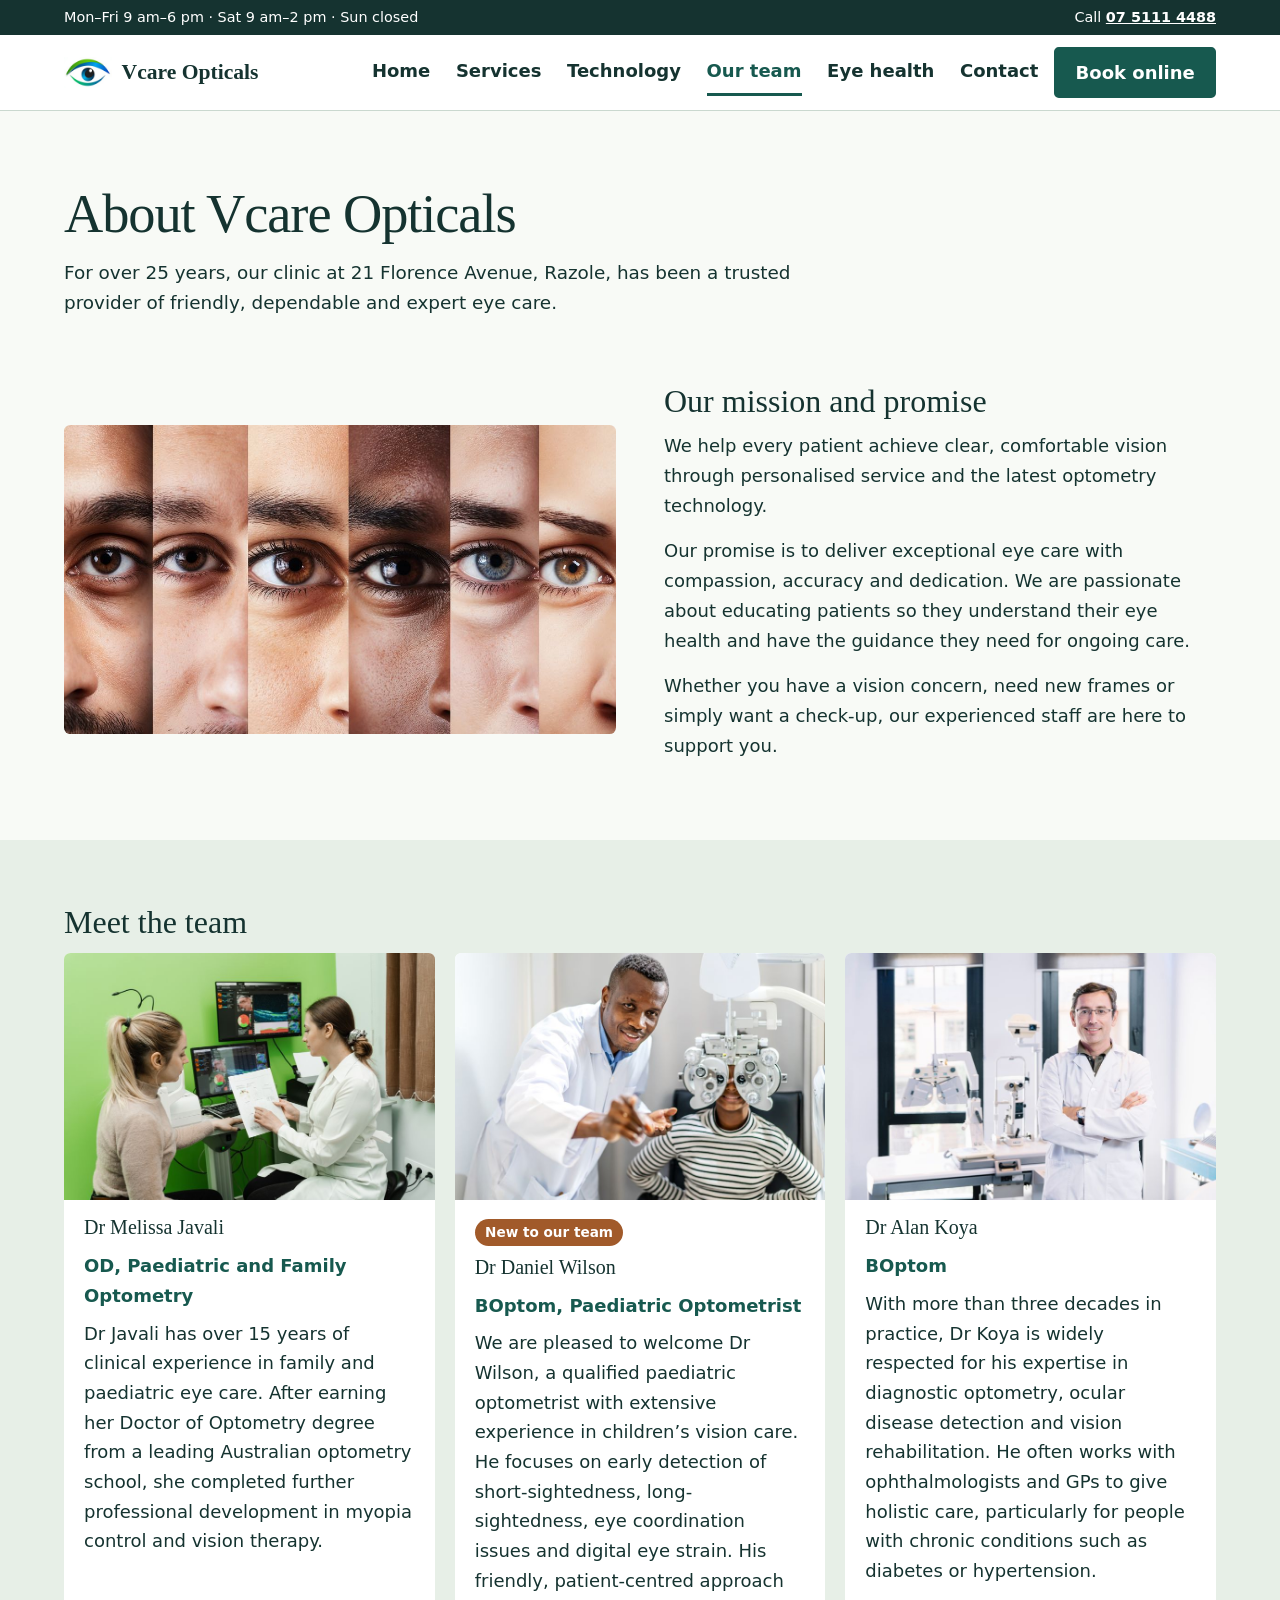
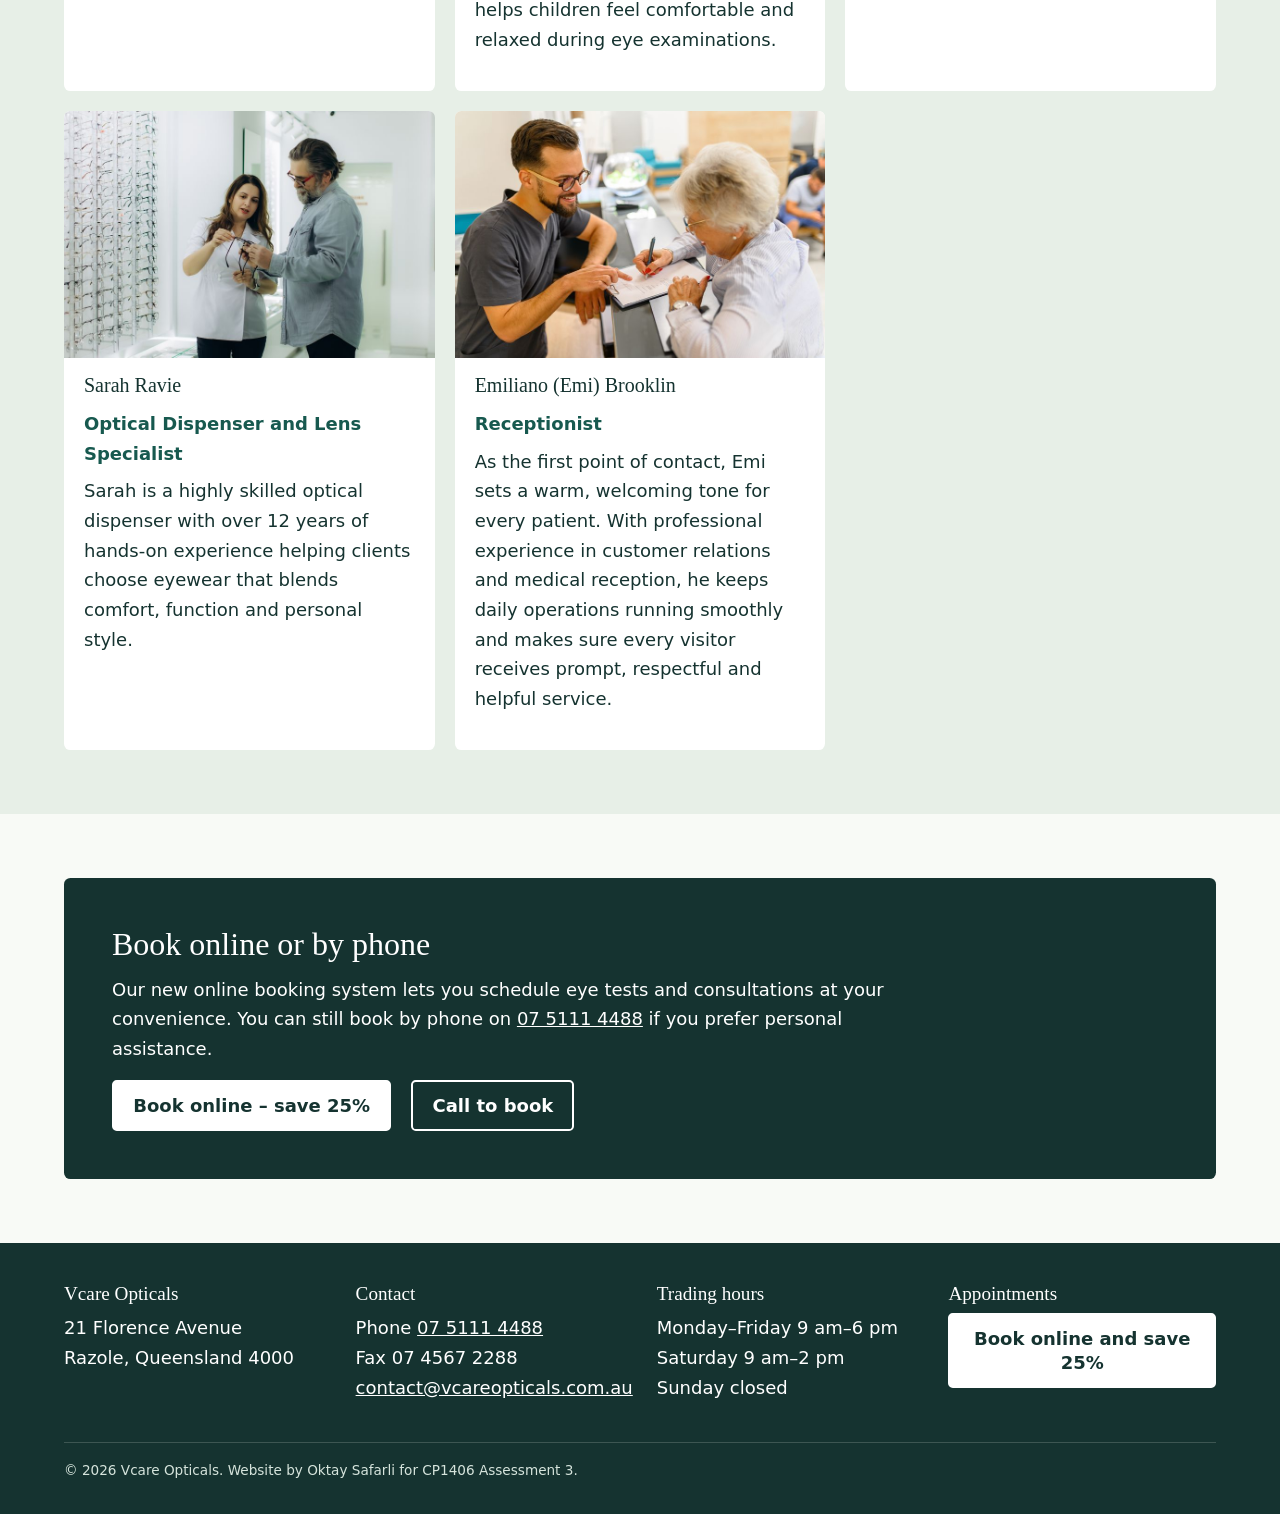
==== a3/about.html @ 82372853 "Add Vcare Opticals site for CP1406 Assessment 3 Co-Authored-By: Claude Opus 5.5 <noreply@anthropic.c" ====
<!DOCTYPE html>
<html lang="en-AU">
<head>
  <meta charset="utf-8">
  <meta name="viewport" content="width=device-width, initial-scale=1">
  <title>About us and our team | Vcare Opticals</title>
  <meta name="description" content="Meet the Vcare Opticals team: optometrists Dr Melissa Javali, Dr Daniel Wilson and Dr Alan Koya, lens specialist Sarah Ravie and receptionist Emi Brooklin.">
  <link rel="icon" href="images/logo.jpg">
  <link rel="stylesheet" href="css/styles.css">
  <script src="js/main.js" defer></script>
</head>
<body>
  <a class="skip" href="#main">Skip to main content</a>
  <header class="site-header">
    <div class="topbar">
      <div class="wrap">
        <p>Mon&ndash;Fri 9 am&ndash;6 pm &middot; Sat 9 am&ndash;2 pm &middot; Sun closed</p>
        <p>Call <a href="tel:+61751114488">07 5111 4488</a></p>
      </div>
    </div>
    <div class="wrap header-main">
      <a class="brand" href="index.html"><img src="images/logo.jpg" alt="" width="240" height="152">Vcare Opticals</a>
      <button class="menu-toggle" type="button" aria-expanded="false" aria-controls="site-nav" hidden>Menu</button>
      <nav id="site-nav" aria-label="Main">
        <ul>
          <li><a href="index.html">Home</a></li>
          <li><a href="services.html">Services</a></li>
          <li><a href="technology.html">Technology</a></li>
          <li><a href="about.html" aria-current="page">Our team</a></li>
          <li><a href="eye-health.html">Eye health</a></li>
          <li><a href="contact.html">Contact</a></li>
        </ul>
        <a class="button nav-book" href="booking.html">Book online</a>
      </nav>
    </div>
  </header>
  <main id="main">

<div class="wrap page-head">
  <h1>About Vcare Opticals</h1>
  <p class="lead">For over 25 years, our clinic at 21 Florence Avenue, Razole, has been a trusted provider of friendly, dependable and expert eye care.</p>
</div>

<section class="wrap split" aria-labelledby="mission-h">
  <img src="images/eyes-collage.jpg" alt="Close-up collage of six people's eyes" width="1000" height="560">
  <div>
    <h2 id="mission-h">Our mission and promise</h2>
    <p>We help every patient achieve clear, comfortable vision through personalised service and the latest optometry technology.</p>
    <p>Our promise is to deliver exceptional eye care with compassion, accuracy and dedication. We are passionate about educating patients so they understand their eye health and have the guidance they need for ongoing care.</p>
    <p>Whether you have a vision concern, need new frames or simply want a check-up, our experienced staff are here to support you.</p>
  </div>
</section>

<section class="band" aria-labelledby="team-h">
  <div class="wrap">
    <h2 id="team-h">Meet the team</h2>
    <div class="staff-grid">
    <article class="staff-card" id="melissa">
      <img src="images/staff-melissa.jpg" alt="Dr Melissa Javali reviewing eye scan results with a patient" width="800" height="533" loading="lazy">
      <div class="staff-body">
        <h3>Dr Melissa Javali</h3>
        <p class="role">OD, Paediatric and Family Optometry</p>
        <p>Dr Javali has over 15 years of clinical experience in family and paediatric eye care. After earning her Doctor of Optometry degree from a leading Australian optometry school, she completed further professional development in myopia control and vision therapy.</p>
      </div>
    </article>
    <article class="staff-card" id="daniel">
      <img src="images/staff-daniel.jpg" alt="Dr Daniel Wilson guiding a child through an eye test" width="800" height="533" loading="lazy">
      <div class="staff-body">
        <p class="badge">New to our team</p><h3>Dr Daniel Wilson</h3>
        <p class="role">BOptom, Paediatric Optometrist</p>
        <p>We are pleased to welcome Dr Wilson, a qualified paediatric optometrist with extensive experience in children&rsquo;s vision care. He focuses on early detection of short-sightedness, long-sightedness, eye coordination issues and digital eye strain. His friendly, patient-centred approach helps children feel comfortable and relaxed during eye examinations.</p>
      </div>
    </article>
    <article class="staff-card" id="alan">
      <img src="images/staff-alan.jpg" alt="Dr Alan Koya standing in a consulting room" width="800" height="533" loading="lazy">
      <div class="staff-body">
        <h3>Dr Alan Koya</h3>
        <p class="role">BOptom</p>
        <p>With more than three decades in practice, Dr Koya is widely respected for his expertise in diagnostic optometry, ocular disease detection and vision rehabilitation. He often works with ophthalmologists and GPs to give holistic care, particularly for people with chronic conditions such as diabetes or hypertension.</p>
      </div>
    </article>
    <article class="staff-card" id="sarah">
      <img src="images/staff-sarah.jpg" alt="Sarah Ravie helping a customer try on frames" width="800" height="533" loading="lazy">
      <div class="staff-body">
        <h3>Sarah Ravie</h3>
        <p class="role">Optical Dispenser and Lens Specialist</p>
        <p>Sarah is a highly skilled optical dispenser with over 12 years of hands-on experience helping clients choose eyewear that blends comfort, function and personal style.</p>
      </div>
    </article>
    <article class="staff-card" id="emiliano">
      <img src="images/staff-emiliano.jpg" alt="Emiliano Brooklin helping a patient complete a form at reception" width="800" height="533" loading="lazy">
      <div class="staff-body">
        <h3>Emiliano (Emi) Brooklin</h3>
        <p class="role">Receptionist</p>
        <p>As the first point of contact, Emi sets a warm, welcoming tone for every patient. With professional experience in customer relations and medical reception, he keeps daily operations running smoothly and makes sure every visitor receives prompt, respectful and helpful service.</p>
      </div>
    </article>
    </div>
  </div>
</section>

<section class="wrap cta-panel" aria-labelledby="booking-h">
  <h2 id="booking-h">Book online or by phone</h2>
  <p>Our new online booking system lets you schedule eye tests and consultations at your convenience. You can still book by phone on <a href="tel:+61751114488">07 5111 4488</a> if you prefer personal assistance.</p>
  <div class="actions">
    <a class="button" href="booking.html">Book online &ndash; save 25%</a>
    <a class="button button-outline" href="tel:+61751114488">Call to book</a>
  </div>
</section>

  </main>
  <footer class="site-footer">
    <div class="wrap footer-grid">
      <div>
        <h2>Vcare Opticals</h2>
        <address>21 Florence Avenue<br>Razole, Queensland 4000</address>
      </div>
      <div>
        <h2>Contact</h2>
        <p>Phone <a href="tel:+61751114488">07 5111 4488</a><br>Fax 07 4567 2288<br><a href="mailto:contact@vcareopticals.com.au">contact@vcareopticals.com.au</a></p>
      </div>
      <div>
        <h2>Trading hours</h2>
        <p>Monday&ndash;Friday 9 am&ndash;6 pm<br>Saturday 9 am&ndash;2 pm<br>Sunday closed</p>
      </div>
      <div>
        <h2>Appointments</h2>
        <p><a class="button button-light" href="booking.html">Book online and save 25%</a></p>
      </div>
    </div>
    <p class="wrap footer-note">&copy; 2026 Vcare Opticals. Website by Oktay Safarli for CP1406 Assessment 3.</p>
  </footer>
</body>
</html>
---- a3/css/styles.css ----
/* =====================================================================
   Vcare Opticals - Assessment 3 stylesheet
   Mobile-first. Breakpoints:
     base     : mobile phones (under 600px)
     600px+   : tablets
     1024px+  : desktop browsers
   Palette: ink #153330, accent #17594f, paper #f8faf6, wash #e7efe7,
            line #cad8cf, warm (offers / focus) #a15a2a
   ===================================================================== */

* { box-sizing: border-box; }

html { scroll-behavior: smooth; }

body {
  margin: 0;
  background: #f8faf6;
  color: #153330;
  font-family: system-ui, "Segoe UI", Roboto, Arial, sans-serif;
  font-size: 1.0625rem;
  line-height: 1.65;
}

img { display: block; max-width: 100%; height: auto; }

a { color: #17594f; }
a:hover { color: #0d3b34; }

:focus-visible { outline: 3px solid #a15a2a; outline-offset: 3px; }

h1, h2, h3 {
  font-family: Georgia, "Times New Roman", serif;
  font-weight: 500;
  line-height: 1.15;
  margin: 0 0 .75rem;
}
h1 { font-size: 2.2rem; letter-spacing: -.02em; }
h2 { font-size: 1.6rem; }
h3 { font-size: 1.25rem; }
p { margin: 0 0 1rem; max-width: 68ch; }

.wrap { width: 92%; max-width: 72rem; margin-left: auto; margin-right: auto; }

.skip { position: absolute; left: 1rem; top: -10rem; z-index: 10; background: #fff; padding: .5rem 1rem; }
.skip:focus { top: .5rem; }


.small { font-size: .9rem; color: #3d5652; }
.eyebrow {
  margin-bottom: .4rem; font-size: .85rem; font-weight: 700;
  letter-spacing: .08em; text-transform: uppercase; color: #a15a2a;
}
.lead { font-size: 1.15rem; }

/* ---------- buttons and links ---------- */
.button {
  display: inline-block;
  padding: .75rem 1.2rem;
  border: 2px solid #17594f;
  border-radius: .3rem;
  background: #17594f;
  color: #fff;
  font: inherit;
  font-weight: 650;
  line-height: 1.3;
  text-decoration: none;
  text-align: center;
  cursor: pointer;
  transition: background-color .2s, color .2s;
}
.button:hover { background: #0d3b34; border-color: #0d3b34; color: #fff; }
.button-outline { background: transparent; color: #17594f; }
.button-outline:hover { background: #e7efe7; color: #0d3b34; }
.button-light { background: #fff; border-color: #fff; color: #153330; }
.button-light:hover { background: #e7efe7; border-color: #e7efe7; color: #153330; }
.text-link { font-weight: 650; }
.actions { display: flex; flex-wrap: wrap; align-items: center; gap: .75rem 1.25rem; margin-top: 1rem; }

/* ---------- header and navigation ---------- */
.site-header { background: #fff; border-bottom: 1px solid #cad8cf; }
.topbar { background: #153330; color: #fff; font-size: .9rem; }
.topbar .wrap { display: flex; flex-wrap: wrap; justify-content: space-between; gap: 0 1.5rem; padding: .35rem 0; }
.topbar p { margin: 0; }
.topbar p:first-child { display: none; }
.topbar a { color: #fff; font-weight: 700; }

.header-main { display: flex; flex-wrap: wrap; align-items: center; justify-content: space-between; padding: .75rem 0; gap: .5rem 1rem; }
.brand { display: flex; align-items: center; gap: .6rem; font-family: Georgia, serif; font-size: 1.35rem; font-weight: 700; color: #153330; text-decoration: none; }
.brand img { width: 3rem; height: auto; }

.menu-toggle {
  padding: .55rem 1rem;
  border: 2px solid #17594f;
  border-radius: .3rem;
  background: #fff;
  color: #17594f;
  font: inherit;
  font-weight: 700;
  cursor: pointer;
}
.menu-toggle[aria-expanded="true"] { background: #17594f; color: #fff; }

#site-nav { width: 100%; }
#site-nav ul { list-style: none; margin: 0; padding: 0; }
#site-nav li a {
  display: block;
  padding: .7rem .25rem;
  border-bottom: 1px solid #e7efe7;
  color: #153330;
  text-decoration: none;
  font-weight: 600;
}
#site-nav li a:hover { color: #17594f; }
#site-nav li a[aria-current="page"] { color: #17594f; box-shadow: inset 4px 0 0 #17594f; padding-left: .9rem; }
.nav-book { display: block; margin: .9rem 0 .4rem; }
.nav-book[aria-current="page"] { background: #0d3b34; }
/* JS collapses the menu on small screens; without JS it stays open */
.site-header.menu-closed #site-nav { display: none; }

/* ---------- main sections ---------- */
main > section, main > .wrap, main > article { margin-top: 2.5rem; margin-bottom: 2.5rem; }
.page-head { padding-top: .5rem; }
.band { background: #e7efe7; padding: 2.5rem 0; }

.hero { background: #fff; padding: 1.75rem 0 2rem; border-bottom: 1px solid #cad8cf; margin-top: 0; }
main > .hero { margin-top: 0; }
.hero-grid { display: grid; gap: 1.5rem; }
.hero-img { width: 100%; height: 14rem; object-fit: cover; border-radius: .4rem; }

.split { display: grid; gap: 1.25rem 3rem; align-items: center; }
.split-top { align-items: start; }
.split img { width: 100%; border-radius: .4rem; }
.tech img { background: #fff; }

.section-head { display: flex; flex-wrap: wrap; align-items: baseline; gap: .5rem 1rem; }
.badge {
  display: inline-block; margin: 0 0 .6rem; padding: .15rem .65rem;
  border-radius: 1rem; background: #a15a2a; color: #fff; font-size: .85rem; font-weight: 700;
}

.jump ul { display: flex; flex-wrap: wrap; gap: .5rem; list-style: none; margin: 1rem 0 0; padding: 0; }
.jump a {
  display: block; padding: .35rem .8rem; border: 1px solid #cad8cf; border-radius: 2rem;
  background: #fff; text-decoration: none; font-size: .95rem;
}
.jump a:hover { border-color: #17594f; }

/* cards */
.card-grid { display: grid; gap: 1rem; margin-bottom: 1rem; }
.card, .offer {
  padding: 1.25rem;
  border: 1px solid #cad8cf;
  border-radius: .4rem;
  background: #fff;
}
.card-accent { background: #e7efe7; border-color: #e7efe7; }
.offer { border-top: 5px solid #17594f; }
.offer-feature { border-top-color: #a15a2a; }
.offer-figure { margin: 0 0 .2rem; font-family: Georgia, serif; font-size: 2rem; line-height: 1.1; color: #17594f; }
.offer-feature .offer-figure { color: #a15a2a; }

.service-links { display: grid; gap: .75rem; list-style: none; padding: 0; margin: 0; }
.service-links a {
  display: block; height: 100%; padding: 1rem 1.25rem;
  border: 1px solid #cad8cf; border-left: 5px solid #17594f; border-radius: .3rem;
  background: #fff; color: #153330; text-decoration: none;
  transition: border-color .2s, background-color .2s;
}
.service-links a:hover { background: #e7efe7; border-color: #17594f; }
.service-links strong { display: block; font-size: 1.1rem; color: #17594f; }
.service-links span { font-size: .95rem; }

.ticks { padding-left: 1.2rem; }
.ticks li { margin-bottom: .35rem; }

.checklist { margin: 0; }
.checklist div { padding: .8rem 0; border-top: 1px solid #cad8cf; }
.checklist dt { font-weight: 700; }
.checklist dd { margin: 0; }

.offer-list { padding-left: 1.2rem; }
.offer-list li { margin-bottom: .5rem; }

.cta-panel { padding: 1.75rem 1.25rem; border-radius: .4rem; background: #153330; color: #fff; }
.cta-panel a { color: #fff; }
.cta-panel .button { background: #fff; border-color: #fff; color: #153330; }
.cta-panel .button:hover { background: #e7efe7; border-color: #e7efe7; }
.cta-panel .button-outline { background: transparent; color: #fff; }
.cta-panel .button-outline:hover { background: #0d3b34; color: #fff; }
.cta-panel .small { color: #d6e4dc; }

/* team */
.staff-grid { display: grid; gap: 1.25rem; }
.staff-card { background: #fff; border-radius: .4rem; overflow: hidden; scroll-margin-top: 1rem; }
.staff-card img { width: 100%; aspect-ratio: 3 / 2; object-fit: cover; }
.staff-body { padding: 1rem 1.25rem 1.25rem; }
.role { font-weight: 700; color: #17594f; margin-bottom: .5rem; }

/* article */
.article { max-width: 72rem; }
.article-img { width: 100%; border-radius: .4rem; margin: 1.5rem 0; }
.article-body { max-width: 68ch; }
.article-body h2 { font-size: 1.4rem; margin-top: 1.75rem; }
.summary { font-weight: 700; border-left: 4px solid #a15a2a; padding-left: 1rem; }
.link-list { padding-left: 1.2rem; }
.link-list li { margin-bottom: .5rem; }
.link-list span { color: #3d5652; font-size: .9rem; }

/* contact */
.contact-grid { display: grid; gap: 1rem; }
.info-list { margin: 0; }
.info-list div { padding: .5rem 0; border-top: 1px solid #cad8cf; }
.info-list dt { font-weight: 700; }
.info-list dd { margin: 0; overflow-wrap: break-word; }
address { font-style: normal; }
.hours { width: 100%; border-collapse: collapse; }
.hours caption { text-align: left; font-weight: 700; padding-bottom: .4rem; }
.hours th, .hours td { padding: .5rem 0; border-top: 1px solid #cad8cf; text-align: left; vertical-align: top; }
.hours th { font-weight: 600; padding-right: 1rem; }
.faq details { border-top: 1px solid #cad8cf; padding: .8rem 0; }
.faq details:last-child { border-bottom: 1px solid #cad8cf; }
.faq summary { cursor: pointer; font-weight: 700; }
.faq details p { margin: .6rem 0 0; }

/* ---------- booking form ---------- */
.booking-layout { display: grid; gap: 2rem; }
.form-panel { min-width: 0; }
fieldset {
  margin: 0 0 1.5rem;
  padding: 1rem 1rem .25rem;
  border: 1px solid #cad8cf;
  border-radius: .4rem;
  background: #fff;
}
legend { padding: 0 .4rem; font-family: Georgia, serif; font-size: 1.25rem; }
.field { margin-bottom: 1.1rem; }
.field-row { display: grid; gap: 0 1rem; }
label, .label { display: block; margin: 0 0 .3rem; font-weight: 650; }
label em, .label em { font-weight: 400; color: #3d5652; }
input[type="text"], input[type="email"], input[type="tel"], input[type="date"], select, textarea {
  display: block;
  width: 100%;
  padding: .65rem .75rem;
  border: 2px solid #8aa49b;
  border-radius: .3rem;
  background: #fff;
  color: #153330;
  font: inherit;
}
textarea { resize: vertical; }
input:focus, select:focus, textarea:focus { border-color: #17594f; }
.choice-group { display: flex; flex-wrap: wrap; gap: .5rem 1.5rem; }
.choice { display: flex; align-items: flex-start; gap: .5rem; font-weight: 400; cursor: pointer; }
.choice input { width: 1.2rem; height: 1.2rem; margin: .25rem 0 0; flex-shrink: 0; }
.hint { margin: .3rem 0 0; font-size: .9rem; color: #3d5652; }
.error { margin: .3rem 0 0; color: #a3261b; font-weight: 650; font-size: .95rem; }
.error:empty { display: none; }
.invalid { border-color: #a3261b; background: #fff6f5; }
.error-summary, .confirmation {
  margin-bottom: 1.5rem;
  padding: 1.25rem;
  border-radius: .4rem;
}
.error-summary { border: 3px solid #a3261b; background: #fff6f5; }
.error-summary h2 { font-size: 1.3rem; color: #a3261b; }
.error-summary ul { margin: 0; padding-left: 1.2rem; }
.error-summary a { color: #a3261b; font-weight: 650; }
.confirmation { border: 3px solid #17594f; background: #e7efe7; }
.booking-aside { align-self: start; padding: 1.25rem; border-radius: .4rem; background: #e7efe7; }
.booking-aside h2 { font-size: 1.35rem; }
.booking-aside .hours { margin-bottom: 1rem; }

/* ---------- footer ---------- */
.site-footer { background: #153330; color: #fff; padding: 2.5rem 0 1rem; }
.site-footer h2 { font-size: 1.2rem; margin-bottom: .5rem; }
.site-footer a { color: #fff; overflow-wrap: break-word; }
.site-footer .button-light { color: #153330; }
.footer-grid { display: grid; gap: 1.5rem; }
.footer-note { margin-top: 1.5rem; padding-top: 1rem; border-top: 1px solid #3d5652; font-size: .85rem; color: #d6e4dc; max-width: 72rem; }

/* =====================================================================
   TABLET: 600px and wider
   ===================================================================== */
@media (min-width: 600px) {
  h1 { font-size: 2.75rem; }
  h2 { font-size: 1.85rem; }
  .topbar p:first-child { display: block; }
  .menu-toggle { display: none; }
  .site-header.menu-closed #site-nav { display: flex; }
  #site-nav { display: flex; flex-wrap: wrap; align-items: center; justify-content: space-between; gap: .5rem 1rem; }
  #site-nav ul { display: flex; flex-wrap: wrap; gap: 0 1.25rem; }
  #site-nav li a { border-bottom: 3px solid transparent; padding: .45rem 0; }
  #site-nav li a[aria-current="page"] { box-shadow: none; padding-left: 0; border-bottom-color: #17594f; }
  #site-nav li a:hover { border-bottom-color: #cad8cf; }
  .nav-book { margin: 0; }
  .hero-img { height: 18rem; }
  .card-grid.two, .card-grid.three, .service-links, .staff-grid, .contact-grid, .field-row { grid-template-columns: 1fr 1fr; }
  .contact-grid .card-accent { grid-column: 1 / -1; }
  .split.tech img { max-width: 34rem; }
  .cta-panel { padding: 2.25rem; }
  fieldset { padding: 1.25rem 1.5rem .5rem; }
  .footer-grid { grid-template-columns: 1fr 1fr; }
}

/* =====================================================================
   DESKTOP: 1024px and wider
   ===================================================================== */
@media (min-width: 1024px) {
  body { font-size: 1.125rem; }
  h1 { font-size: 3.4rem; }
  h2 { font-size: 2rem; }
  .header-main { flex-wrap: nowrap; }
  #site-nav { width: auto; }
  #site-nav ul { gap: 0 1.6rem; }
  main > section, main > .wrap, main > article { margin-top: 4rem; margin-bottom: 4rem; }
  .band { padding: 4rem 0; }
  .hero { padding: 3rem 0; }
  .hero-grid { grid-template-columns: 1fr 1.15fr; align-items: center; gap: 3rem; }
  .hero-img { height: 26rem; }
  .split { grid-template-columns: 1fr 1fr; }
  .split-reverse > img { order: 2; }
  .split.tech img { max-width: none; }
  .card-grid.three, .service-links, .staff-grid, .contact-grid { grid-template-columns: repeat(3, 1fr); }
  .contact-grid .card-accent { grid-column: auto; }
  .booking-layout { grid-template-columns: minmax(0, 2fr) minmax(16rem, 1fr); align-items: start; }
  .booking-aside { position: sticky; top: 1.5rem; }
  .cta-panel { padding: 3rem; }
  .footer-grid { grid-template-columns: repeat(4, 1fr); }
}

@media (prefers-reduced-motion: reduce) {
  html { scroll-behavior: auto; }
  .button, .service-links a { transition: none; }
}
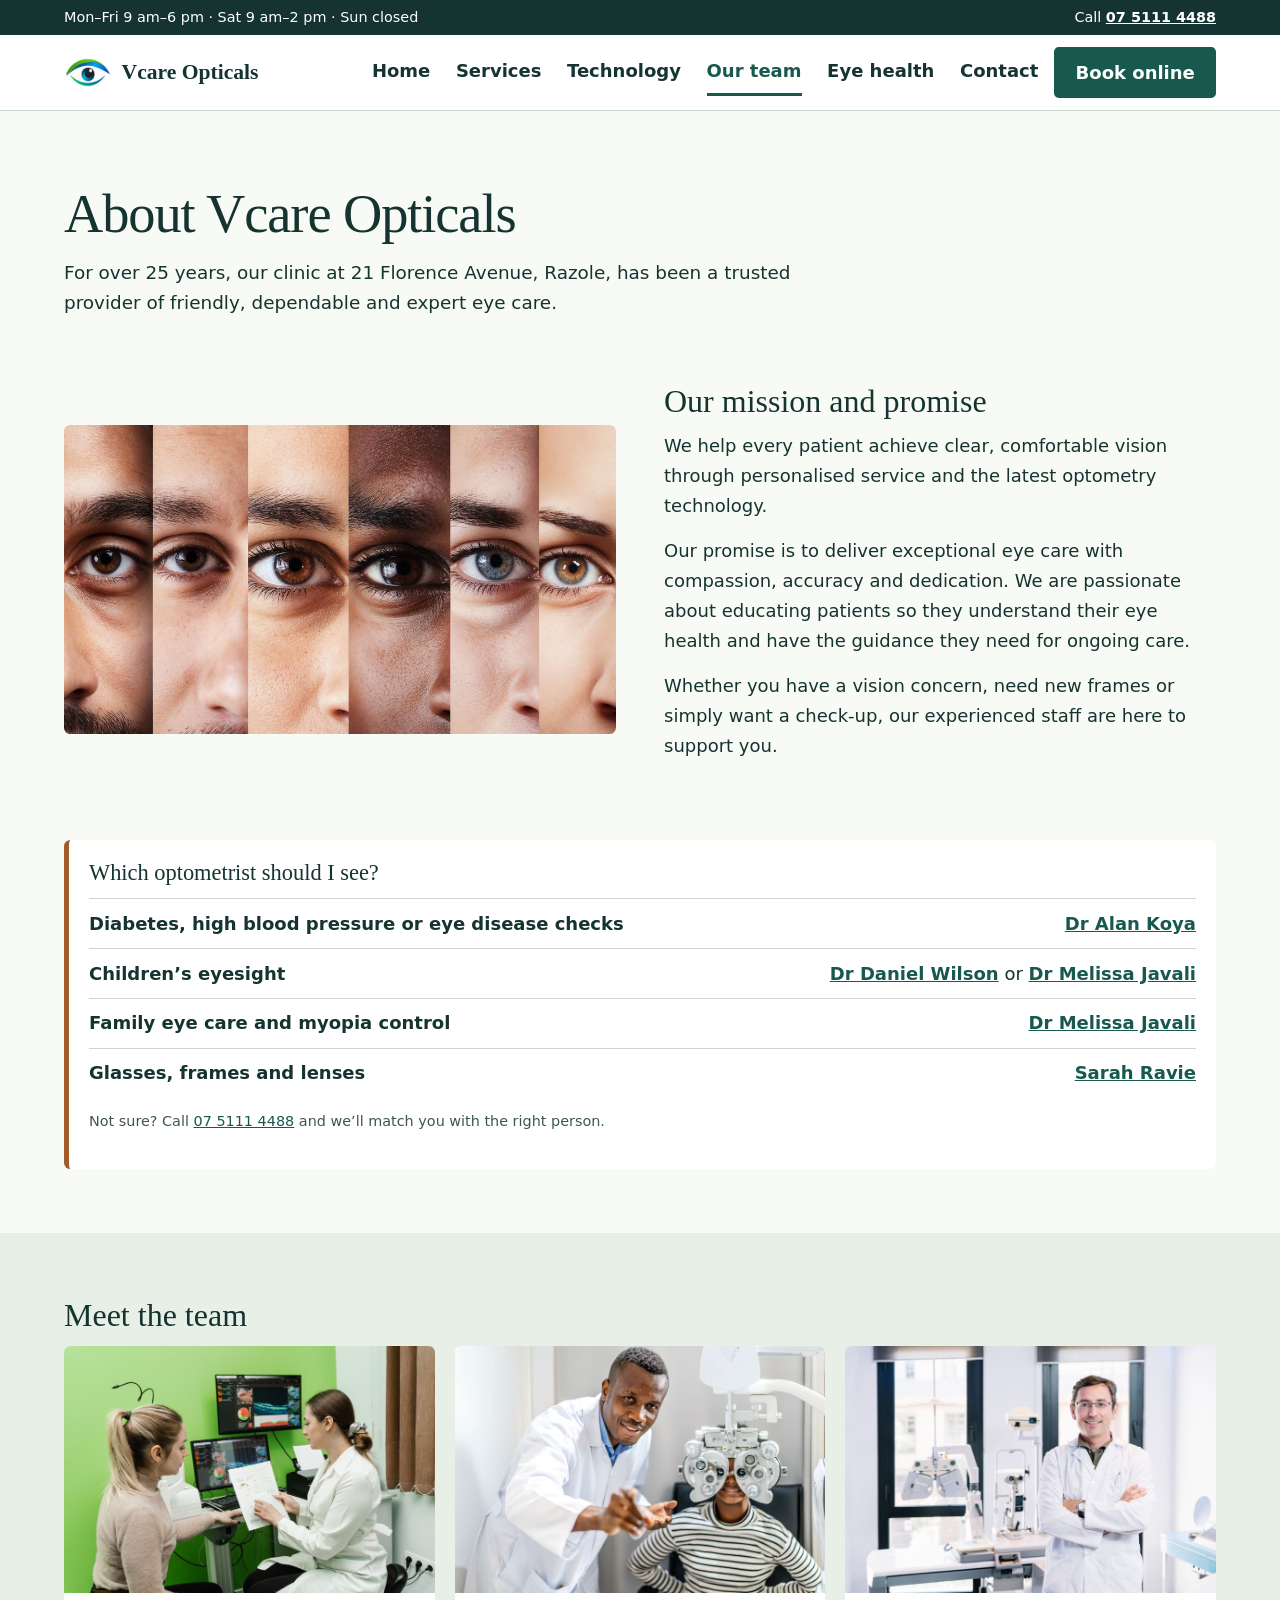
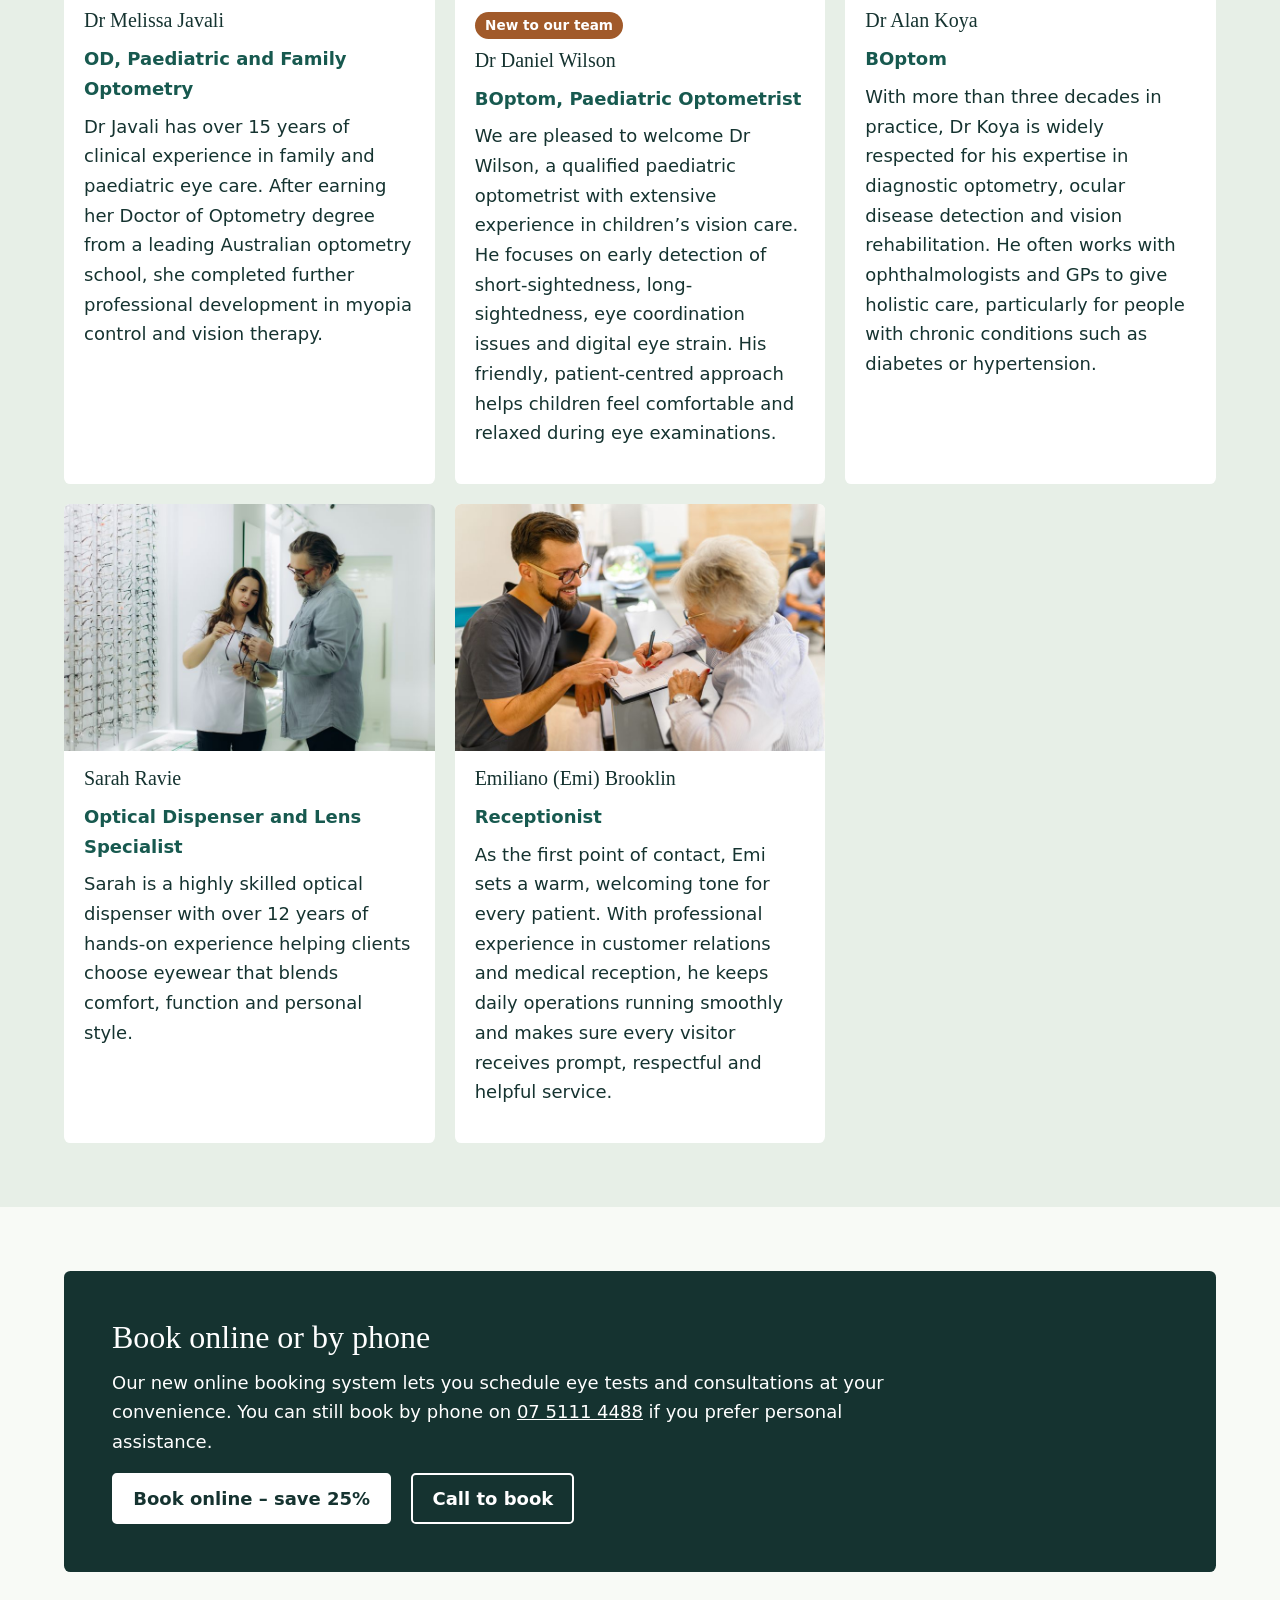
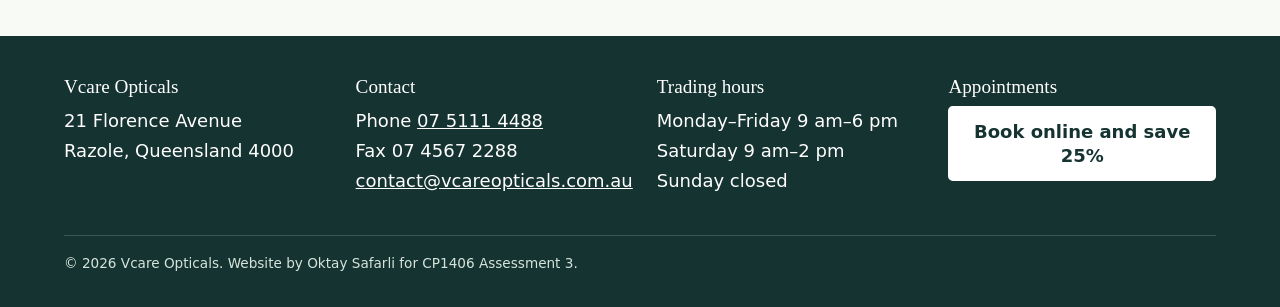
==== commit 637cadda: "Usability testing changes: who-to-see guide, simpler booking page - Add 'Which optometrist should I " ====
--- a/a3/about.html
+++ b/a3/about.html
@@ -49,6 +49,17 @@
     <p>Our promise is to deliver exceptional eye care with compassion, accuracy and dedication. We are passionate about educating patients so they understand their eye health and have the guidance they need for ongoing care.</p>
     <p>Whether you have a vision concern, need new frames or simply want a check-up, our experienced staff are here to support you.</p>
   </div>
+</section>
+
+<section class="wrap who" aria-labelledby="who-h">
+  <h2 id="who-h">Which optometrist should I see?</h2>
+  <ul class="who-list">
+    <li><strong>Diabetes, high blood pressure or eye disease checks</strong><span><a href="about.html#alan">Dr Alan Koya</a></span></li>
+    <li><strong>Children&rsquo;s eyesight</strong><span><a href="about.html#daniel">Dr Daniel Wilson</a> or <a href="about.html#melissa">Dr Melissa Javali</a></span></li>
+    <li><strong>Family eye care and myopia control</strong><span><a href="about.html#melissa">Dr Melissa Javali</a></span></li>
+    <li><strong>Glasses, frames and lenses</strong><span><a href="about.html#sarah">Sarah Ravie</a></span></li>
+  </ul>
+  <p class="small">Not sure? Call <a href="tel:+61751114488">07 5111 4488</a> and we&rsquo;ll match you with the right person.</p>
 </section>
 
 <section class="band" aria-labelledby="team-h">
--- a/a3/css/styles.css
+++ b/a3/css/styles.css
@@ -223,8 +223,8 @@
 .faq details p { margin: .6rem 0 0; }
 
 /* ---------- booking form ---------- */
-.booking-layout { display: grid; gap: 2rem; }
-.form-panel { min-width: 0; }
+.form-panel { max-width: 46rem; }
+
 fieldset {
   margin: 0 0 1.5rem;
   padding: 1rem 1rem .25rem;
@@ -266,9 +266,18 @@
 .error-summary ul { margin: 0; padding-left: 1.2rem; }
 .error-summary a { color: #a3261b; font-weight: 650; }
 .confirmation { border: 3px solid #17594f; background: #e7efe7; }
-.booking-aside { align-self: start; padding: 1.25rem; border-radius: .4rem; background: #e7efe7; }
-.booking-aside h2 { font-size: 1.35rem; }
-.booking-aside .hours { margin-bottom: 1rem; }
+.optional { margin-bottom: 1.1rem; padding: .75rem 1rem; border: 1px dashed #8aa49b; border-radius: .3rem; }
+.optional summary { cursor: pointer; font-weight: 650; color: #17594f; }
+.optional[open] summary { margin-bottom: .9rem; }
+
+/* who-to-see guide */
+.who { padding: 1.25rem; border-left: 5px solid #a15a2a; border-radius: .4rem; background: #fff; }
+.who h2 { font-size: 1.4rem; }
+.who-list { list-style: none; margin: 0 0 .75rem; padding: 0; }
+.who-list li { display: flex; flex-wrap: wrap; justify-content: space-between; gap: .1rem 1rem; padding: .6rem 0; border-top: 1px solid #cad8cf; }
+.who-list strong { font-weight: 600; }
+.who-list span { text-align: left; }
+.who-list a { font-weight: 700; }
 
 /* ---------- footer ---------- */
 .site-footer { background: #153330; color: #fff; padding: 2.5rem 0 1rem; }
@@ -322,8 +331,6 @@
   .split.tech img { max-width: none; }
   .card-grid.three, .service-links, .staff-grid, .contact-grid { grid-template-columns: repeat(3, 1fr); }
   .contact-grid .card-accent { grid-column: auto; }
-  .booking-layout { grid-template-columns: minmax(0, 2fr) minmax(16rem, 1fr); align-items: start; }
-  .booking-aside { position: sticky; top: 1.5rem; }
   .cta-panel { padding: 3rem; }
   .footer-grid { grid-template-columns: repeat(4, 1fr); }
 }
